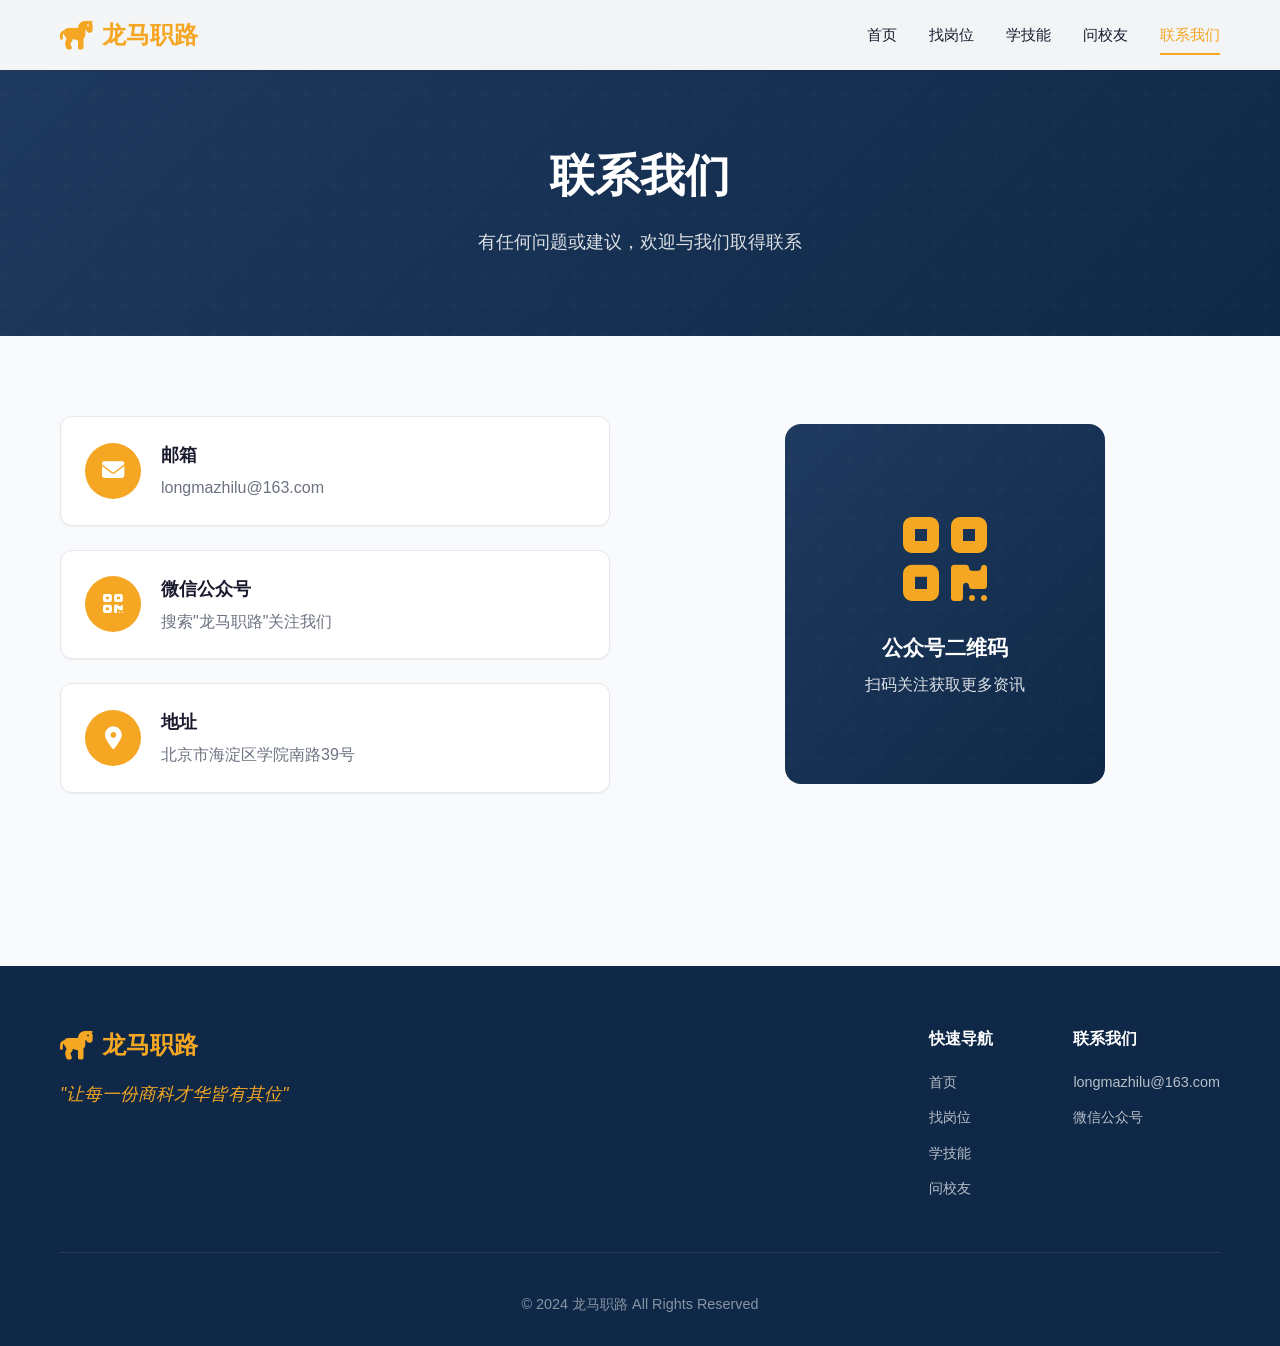
==== contact.html @ 623f44a8 "initial commit" ====
<!DOCTYPE html>
<html lang="zh-CN">
<head>
    <meta charset="UTF-8">
    <meta name="viewport" content="width=device-width, initial-scale=1.0">
    <title>联系我们 - 龙马职路</title>
    <link rel="stylesheet" href="https://cdn.bootcdn.net/ajax/libs/font-awesome/6.4.0/css/all.min.css">
    <link rel="stylesheet" href="css/common.css">
    <link rel="stylesheet" href="css/contact.css">
</head>
<body>
    <header class="header" id="header">
        <div class="container">
            <a href="index.html" class="logo">
                <i class="fas fa-horse"></i>
                <span>龙马职路</span>
            </a>
            <nav class="nav" id="nav">
                <a href="index.html" class="nav-link">首页</a>
                <a href="jobs.html" class="nav-link">找岗位</a>
                <a href="skills.html" class="nav-link">学技能</a>
                <a href="alumni.html" class="nav-link">问校友</a>
                <a href="contact.html" class="nav-link active">联系我们</a>
            </nav>
            <button class="mobile-menu-btn" id="mobileMenuBtn">
                <i class="fas fa-bars"></i>
            </button>
        </div>
    </header>

    <section class="page-banner">
        <div class="container">
            <h1>联系我们</h1>
            <p>有任何问题或建议，欢迎与我们取得联系</p>
        </div>
    </section>

    <main class="main-content">
        <div class="container">
            <div class="contact-content">
                <div class="contact-info">
                    <div class="info-item">
                        <i class="fas fa-envelope"></i>
                        <div class="info-text">
                            <h4>邮箱</h4>
                            <p>longmazhilu@163.com</p>
                        </div>
                    </div>
                    <div class="info-item">
                        <i class="fas fa-qrcode"></i>
                        <div class="info-text">
                            <h4>微信公众号</h4>
                            <p>搜索"龙马职路"关注我们</p>
                        </div>
                    </div>
                    <div class="info-item">
                        <i class="fas fa-map-marker-alt"></i>
                        <div class="info-text">
                            <h4>地址</h4>
                            <p>北京市海淀区学院南路39号</p>
                        </div>
                    </div>
                </div>

                <div class="qr-code">
                    <div class="qr-placeholder">
                        <i class="fas fa-qrcode"></i>
                        <p>公众号二维码</p>
                        <span>扫码关注获取更多资讯</span>
                    </div>
                </div>
            </div>
        </div>
    </main>

    <footer class="footer">
        <div class="container">
            <div class="footer-content">
                <div class="footer-brand">
                    <a href="index.html" class="logo">
                        <i class="fas fa-horse"></i>
                        <span>龙马职路</span>
                    </a>
                    <p class="mission">"让每一份商科才华皆有其位"</p>
                </div>
                <div class="footer-links">
                    <div class="link-group">
                        <h4>快速导航</h4>
                        <a href="index.html">首页</a>
                        <a href="jobs.html">找岗位</a>
                        <a href="skills.html">学技能</a>
                        <a href="alumni.html">问校友</a>
                    </div>
                    <div class="link-group">
                        <h4>联系我们</h4>
                        <a href="mailto:longmazhilu@163.com">longmazhilu@163.com</a>
                        <a href="contact.html">微信公众号</a>
                    </div>
                </div>
            </div>
            <div class="footer-bottom">
                <p>&copy; 2024 龙马职路 All Rights Reserved</p>
            </div>
        </div>
    </footer>

    <div class="toast" id="toast">
        <i class="fas fa-info-circle"></i>
        <span id="toastMessage"></span>
    </div>

    <script src="js/common.js"></script>
</body>
</html>
---- css/common.css ----
:root {
    --primary-color: #F5A623;
    --primary-dark: #D4890E;
    --primary-light: #FFD580;
    --secondary-color: #1E3A5F;
    --secondary-dark: #0F2847;
    --text-dark: #1A1A2E;
    --text-light: #6B7280;
    --text-white: #FFFFFF;
    --bg-light: #F8FAFC;
    --bg-white: #FFFFFF;
    --border-color: #E5E7EB;
    --success-color: #10B981;
    --warning-color: #F59E0B;
    --danger-color: #EF4444;
    --shadow-sm: 0 1px 2px rgba(0, 0, 0, 0.05);
    --shadow-md: 0 4px 6px -1px rgba(0, 0, 0, 0.1), 0 2px 4px -1px rgba(0, 0, 0, 0.06);
    --shadow-lg: 0 10px 15px -3px rgba(0, 0, 0, 0.1), 0 4px 6px -2px rgba(0, 0, 0, 0.05);
    --shadow-xl: 0 20px 25px -5px rgba(0, 0, 0, 0.1), 0 10px 10px -5px rgba(0, 0, 0, 0.04);
    --radius-sm: 4px;
    --radius-md: 8px;
    --radius-lg: 12px;
    --radius-xl: 16px;
    --transition: all 0.3s ease;
}

* {
    margin: 0;
    padding: 0;
    box-sizing: border-box;
}

html {
    scroll-behavior: smooth;
}

body {
    font-family: -apple-system, BlinkMacSystemFont, 'Segoe UI', 'PingFang SC', 'Hiragino Sans GB', 'Microsoft YaHei', 'Helvetica Neue', Helvetica, Arial, sans-serif;
    color: var(--text-dark);
    background-color: var(--bg-white);
    line-height: 1.6;
}

.container {
    max-width: 1200px;
    margin: 0 auto;
    padding: 0 20px;
}

a {
    text-decoration: none;
    color: inherit;
}

.header {
    position: fixed;
    top: 0;
    left: 0;
    right: 0;
    background: rgba(255, 255, 255, 0.95);
    backdrop-filter: blur(10px);
    z-index: 1000;
    box-shadow: var(--shadow-sm);
    transition: var(--transition);
}

.header .container {
    display: flex;
    align-items: center;
    justify-content: space-between;
    height: 70px;
}

.logo {
    display: flex;
    align-items: center;
    gap: 10px;
    font-size: 1.5rem;
    font-weight: 700;
    color: var(--primary-color);
    text-decoration: none;
}

.logo i {
    font-size: 1.8rem;
}

.nav {
    display: flex;
    gap: 32px;
}

.nav-link {
    text-decoration: none;
    color: var(--text-dark);
    font-weight: 500;
    font-size: 0.95rem;
    padding: 8px 0;
    position: relative;
    transition: var(--transition);
}

.nav-link::after {
    content: '';
    position: absolute;
    bottom: 0;
    left: 0;
    width: 0;
    height: 2px;
    background: var(--primary-color);
    transition: var(--transition);
}

.nav-link:hover,
.nav-link.active {
    color: var(--primary-color);
}

.nav-link:hover::after,
.nav-link.active::after {
    width: 100%;
}

.mobile-menu-btn {
    display: none;
    background: none;
    border: none;
    font-size: 1.5rem;
    color: var(--text-dark);
    cursor: pointer;
}

.section-header {
    text-align: center;
    margin-bottom: 50px;
}

.section-title {
    font-size: 2.5rem;
    font-weight: 700;
    color: var(--text-dark);
    margin-bottom: 16px;
}

.section-desc {
    font-size: 1.1rem;
    color: var(--text-light);
}

.footer {
    background: var(--secondary-dark);
    padding: 60px 0 30px;
}

.footer-content {
    display: flex;
    justify-content: space-between;
    align-items: flex-start;
    margin-bottom: 40px;
    padding-bottom: 40px;
    border-bottom: 1px solid rgba(255, 255, 255, 0.1);
}

.footer-brand .logo {
    margin-bottom: 16px;
}

.mission {
    font-size: 1.1rem;
    color: var(--primary-color);
    font-style: italic;
}

.footer-links {
    display: flex;
    gap: 80px;
}

.link-group h4 {
    font-size: 1rem;
    font-weight: 600;
    color: var(--text-white);
    margin-bottom: 20px;
}

.link-group a {
    display: block;
    color: rgba(255, 255, 255, 0.7);
    text-decoration: none;
    font-size: 0.9rem;
    margin-bottom: 12px;
    transition: var(--transition);
}

.link-group a:hover {
    color: var(--primary-color);
}

.footer-bottom {
    text-align: center;
}

.footer-bottom p {
    font-size: 0.9rem;
    color: rgba(255, 255, 255, 0.5);
}

.btn {
    display: inline-flex;
    align-items: center;
    gap: 10px;
    padding: 14px 32px;
    border-radius: 50px;
    font-size: 1rem;
    font-weight: 600;
    text-decoration: none;
    transition: var(--transition);
    cursor: pointer;
    border: none;
}

.btn-primary {
    background: var(--primary-color);
    color: var(--text-white);
    box-shadow: 0 4px 20px rgba(245, 166, 35, 0.4);
}

.btn-primary:hover {
    background: var(--primary-dark);
    transform: translateY(-2px);
    box-shadow: 0 6px 30px rgba(245, 166, 35, 0.5);
}

.btn-outline {
    background: transparent;
    color: var(--primary-color);
    border: 2px solid var(--primary-color);
}

.btn-outline:hover {
    background: var(--primary-color);
    color: var(--text-white);
}

.btn-secondary {
    background: var(--secondary-color);
    color: var(--text-white);
}

.btn-secondary:hover {
    background: var(--primary-color);
}

.card {
    background: var(--bg-white);
    border-radius: var(--radius-lg);
    padding: 24px;
    box-shadow: var(--shadow-sm);
    border: 1px solid var(--border-color);
    transition: var(--transition);
}

.card:hover {
    transform: translateY(-4px);
    box-shadow: var(--shadow-lg);
    border-color: var(--primary-light);
}

.tag {
    padding: 4px 12px;
    border-radius: 20px;
    font-size: 0.75rem;
    font-weight: 500;
    display: inline-block;
}

.tag-urgent {
    background: #FEE2E2;
    color: #DC2626;
}

.tag-convert {
    background: #D1FAE5;
    color: #059669;
}

.tag-junior {
    background: #DBEAFE;
    color: #2563EB;
}

.tag-finance {
    background: #FEF3C7;
    color: #D97706;
}

.tag-consulting {
    background: #E0E7FF;
    color: #4F46E5;
}

.tag-internet {
    background: #FCE7F3;
    color: #DB2777;
}

.toast {
    position: fixed;
    bottom: 30px;
    left: 50%;
    transform: translateX(-50%) translateY(100px);
    background: var(--secondary-color);
    color: var(--text-white);
    padding: 16px 32px;
    border-radius: 50px;
    display: flex;
    align-items: center;
    gap: 12px;
    font-size: 1rem;
    box-shadow: var(--shadow-xl);
    z-index: 3000;
    opacity: 0;
    transition: var(--transition);
}

.toast.show {
    opacity: 1;
    transform: translateX(-50%) translateY(0);
}

.toast i {
    color: var(--primary-color);
    font-size: 1.2rem;
}

.page-banner {
    background: linear-gradient(135deg, var(--secondary-color) 0%, var(--secondary-dark) 100%);
    padding: 140px 0 80px;
    text-align: center;
    position: relative;
    overflow: hidden;
}

.page-banner::before {
    content: '';
    position: absolute;
    top: 0;
    left: 0;
    right: 0;
    bottom: 0;
    background: url("data:image/svg+xml,%3Csvg width='60' height='60' viewBox='0 0 60 60' xmlns='http://www.w3.org/2000/svg'%3E%3Cg fill='none' fill-rule='evenodd'%3E%3Cg fill='%23ffffff' fill-opacity='0.03'%3E%3Cpath d='M36 34v-4h-2v4h-4v2h4v4h2v-4h4v-2h-4zm0-30V0h-2v4h-4v2h4v4h2V6h4V4h-4zM6 34v-4H4v4H0v2h4v4h2v-4h4v-2H6zM6 4V0H4v4H0v2h4v4h2V6h4V4H6z'/%3E%3C/g%3E%3C/g%3E%3C/svg%3E");
    opacity: 0.5;
}

.page-banner .container {
    position: relative;
    z-index: 1;
}

.page-banner h1 {
    font-size: 2.8rem;
    font-weight: 700;
    color: var(--text-white);
    margin-bottom: 16px;
}

.page-banner p {
    font-size: 1.1rem;
    color: rgba(255, 255, 255, 0.85);
    max-width: 600px;
    margin: 0 auto;
}

.main-content {
    padding: 80px 0;
    background: var(--bg-light);
    min-height: calc(100vh - 70px - 200px);
}

@keyframes fadeInUp {
    from {
        opacity: 0;
        transform: translateY(30px);
    }
    to {
        opacity: 1;
        transform: translateY(0);
    }
}

.fade-in {
    animation: fadeInUp 0.6s ease forwards;
}

@media (max-width: 768px) {
    .nav {
        position: fixed;
        top: 70px;
        left: 0;
        right: 0;
        background: var(--bg-white);
        flex-direction: column;
        padding: 20px;
        gap: 0;
        box-shadow: var(--shadow-lg);
        transform: translateY(-100%);
        opacity: 0;
        visibility: hidden;
        transition: var(--transition);
    }

    .nav.active {
        transform: translateY(0);
        opacity: 1;
        visibility: visible;
    }

    .nav-link {
        padding: 16px 0;
        border-bottom: 1px solid var(--border-color);
    }

    .mobile-menu-btn {
        display: block;
    }

    .section-title {
        font-size: 2rem;
    }

    .footer-content {
        flex-direction: column;
        gap: 40px;
    }

    .footer-links {
        flex-direction: column;
        gap: 30px;
    }

    .page-banner h1 {
        font-size: 2rem;
    }
}

@media (max-width: 480px) {
    .btn {
        padding: 12px 24px;
        font-size: 0.9rem;
    }
}
---- css/contact.css ----
.contact-content {
    display: grid;
    grid-template-columns: 1fr 1fr;
    gap: 60px;
    align-items: center;
}

.contact-info {
    display: flex;
    flex-direction: column;
    gap: 24px;
}

.info-item {
    display: flex;
    align-items: center;
    gap: 20px;
    padding: 24px;
    background: var(--bg-white);
    border-radius: var(--radius-lg);
    box-shadow: var(--shadow-sm);
    border: 1px solid var(--border-color);
    transition: var(--transition);
}

.info-item:hover {
    background: var(--primary-light);
    transform: translateX(8px);
}

.info-item i {
    width: 56px;
    height: 56px;
    background: var(--primary-color);
    border-radius: 50%;
    display: flex;
    align-items: center;
    justify-content: center;
    font-size: 1.4rem;
    color: var(--text-white);
    flex-shrink: 0;
}

.info-text h4 {
    font-size: 1.1rem;
    font-weight: 600;
    color: var(--text-dark);
    margin-bottom: 6px;
}

.info-text p {
    font-size: 1rem;
    color: var(--text-light);
}

.qr-code {
    display: flex;
    justify-content: center;
}

.qr-placeholder {
    width: 320px;
    height: 360px;
    background: linear-gradient(135deg, var(--secondary-color), var(--secondary-dark));
    border-radius: var(--radius-xl);
    display: flex;
    flex-direction: column;
    align-items: center;
    justify-content: center;
    color: var(--text-white);
    text-align: center;
    padding: 40px;
    position: relative;
    overflow: hidden;
}

.qr-placeholder::before {
    content: '';
    position: absolute;
    top: 0;
    left: 0;
    right: 0;
    bottom: 0;
    background: url("data:image/svg+xml,%3Csvg width='60' height='60' viewBox='0 0 60 60' xmlns='http://www.w3.org/2000/svg'%3E%3Cg fill='none' fill-rule='evenodd'%3E%3Cg fill='%23ffffff' fill-opacity='0.03'%3E%3Cpath d='M36 34v-4h-2v4h-4v2h4v4h2v-4h4v-2h-4zm0-30V0h-2v4h-4v2h4v4h2V6h4V4h-4zM6 34v-4H4v4H0v2h4v4h2v-4h4v-2H6zM6 4V0H4v4H0v2h4v4h2V6h4V4H6z'/%3E%3C/g%3E%3C/g%3E%3C/svg%3E");
    opacity: 0.5;
}

.qr-placeholder i {
    font-size: 6rem;
    color: var(--primary-color);
    margin-bottom: 24px;
    position: relative;
    z-index: 1;
}

.qr-placeholder p {
    font-size: 1.3rem;
    font-weight: 600;
    margin-bottom: 8px;
    position: relative;
    z-index: 1;
}

.qr-placeholder span {
    font-size: 1rem;
    opacity: 0.85;
    position: relative;
    z-index: 1;
}

@media (max-width: 768px) {
    .contact-content {
        grid-template-columns: 1fr;
        gap: 40px;
    }

    .qr-placeholder {
        width: 100%;
        max-width: 320px;
        height: 320px;
    }
}

@media (max-width: 480px) {
    .info-item {
        padding: 20px;
    }

    .info-item i {
        width: 48px;
        height: 48px;
        font-size: 1.2rem;
    }

    .qr-placeholder {
        padding: 30px;
    }

    .qr-placeholder i {
        font-size: 5rem;
    }
}
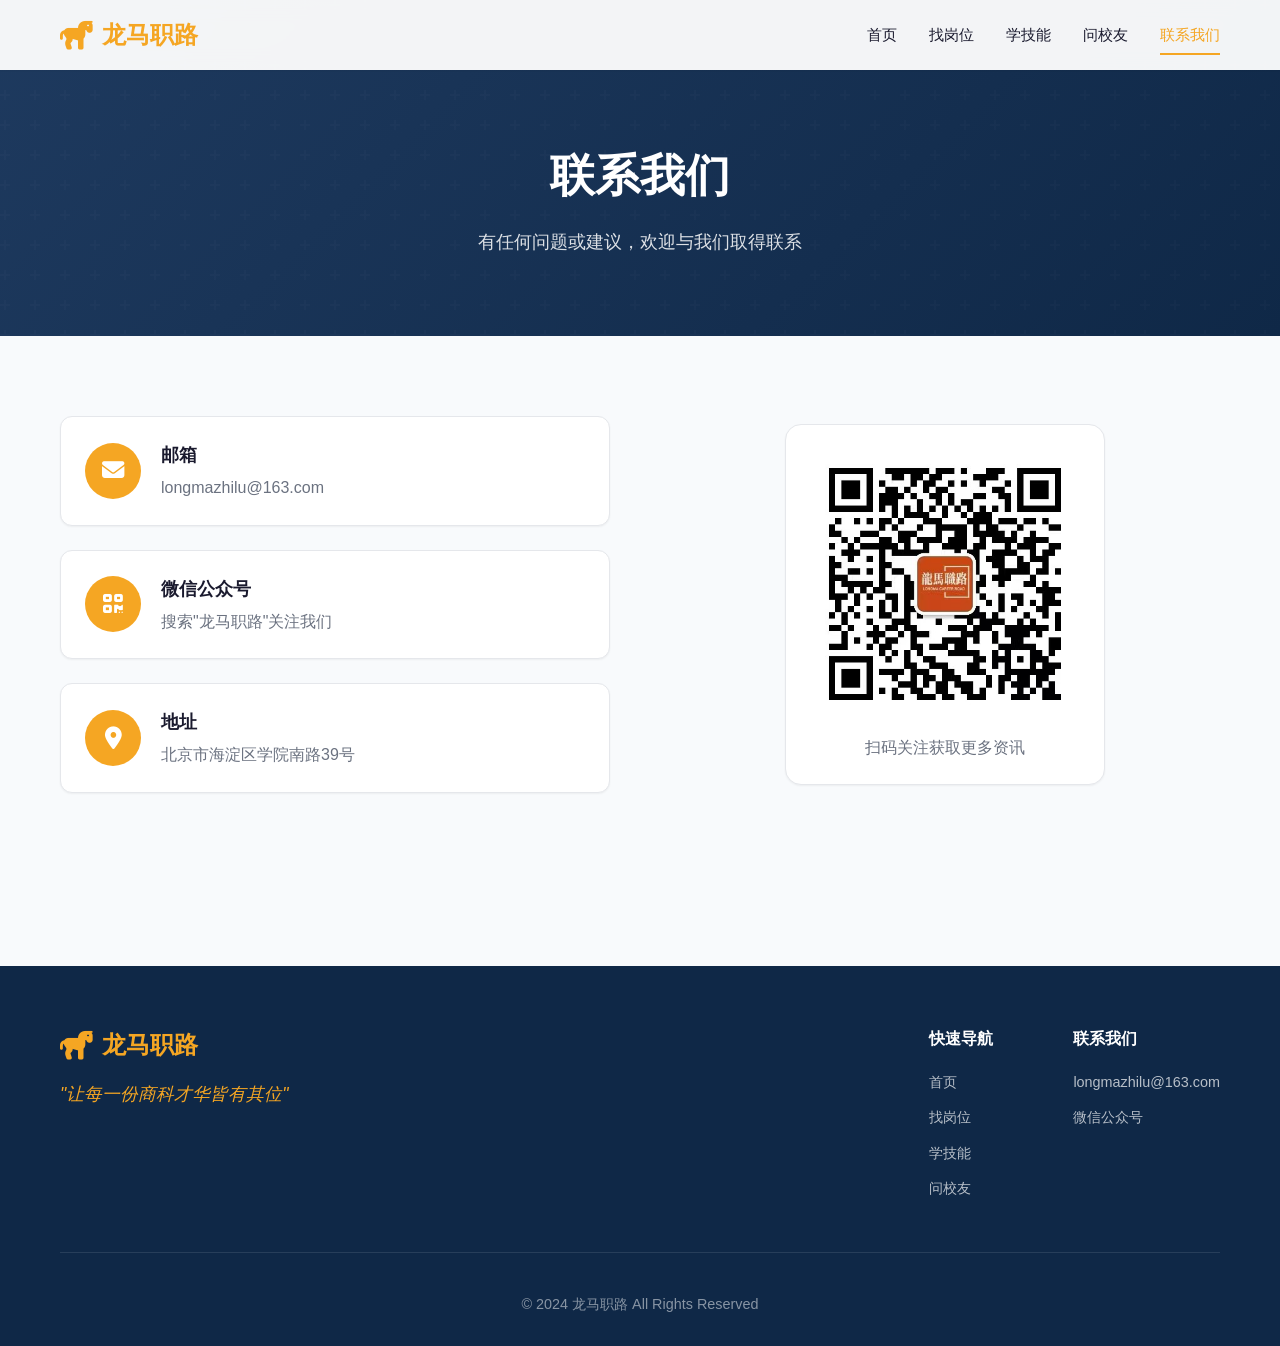
==== commit bf865b5a: "将 contact 页面的二维码占位符替换为微信图片" ====
--- a/contact.html
+++ b/contact.html
@@ -64,9 +64,8 @@
 
                 <div class="qr-code">
                     <div class="qr-placeholder">
-                        <i class="fas fa-qrcode"></i>
-                        <p>公众号二维码</p>
-                        <span>扫码关注获取更多资讯</span>
+                        <img src="微信图片_20260426184041_254_88.jpg" alt="龙马职路公众号二维码">
+                        <p>扫码关注获取更多资讯</p>
                     </div>
                 </div>
             </div>
--- a/css/contact.css
+++ b/css/contact.css
@@ -60,52 +60,27 @@
 
 .qr-placeholder {
     width: 320px;
-    height: 360px;
-    background: linear-gradient(135deg, var(--secondary-color), var(--secondary-dark));
+    background: var(--bg-white);
     border-radius: var(--radius-xl);
     display: flex;
     flex-direction: column;
     align-items: center;
-    justify-content: center;
-    color: var(--text-white);
     text-align: center;
-    padding: 40px;
-    position: relative;
-    overflow: hidden;
+    padding: 24px;
+    box-shadow: var(--shadow-sm);
+    border: 1px solid var(--border-color);
 }
 
-.qr-placeholder::before {
-    content: '';
-    position: absolute;
-    top: 0;
-    left: 0;
-    right: 0;
-    bottom: 0;
-    background: url("data:image/svg+xml,%3Csvg width='60' height='60' viewBox='0 0 60 60' xmlns='http://www.w3.org/2000/svg'%3E%3Cg fill='none' fill-rule='evenodd'%3E%3Cg fill='%23ffffff' fill-opacity='0.03'%3E%3Cpath d='M36 34v-4h-2v4h-4v2h4v4h2v-4h4v-2h-4zm0-30V0h-2v4h-4v2h4v4h2V6h4V4h-4zM6 34v-4H4v4H0v2h4v4h2v-4h4v-2H6zM6 4V0H4v4H0v2h4v4h2V6h4V4H6z'/%3E%3C/g%3E%3C/g%3E%3C/svg%3E");
-    opacity: 0.5;
-}
-
-.qr-placeholder i {
-    font-size: 6rem;
-    color: var(--primary-color);
-    margin-bottom: 24px;
-    position: relative;
-    z-index: 1;
+.qr-placeholder img {
+    width: 100%;
+    height: auto;
+    border-radius: var(--radius-md);
+    margin-bottom: 16px;
 }
 
 .qr-placeholder p {
-    font-size: 1.3rem;
-    font-weight: 600;
-    margin-bottom: 8px;
-    position: relative;
-    z-index: 1;
-}
-
-.qr-placeholder span {
     font-size: 1rem;
-    opacity: 0.85;
-    position: relative;
-    z-index: 1;
+    color: var(--text-light);
 }
 
 @media (max-width: 768px) {
@@ -117,7 +92,6 @@
     .qr-placeholder {
         width: 100%;
         max-width: 320px;
-        height: 320px;
     }
 }
 
@@ -133,10 +107,6 @@
     }
 
     .qr-placeholder {
-        padding: 30px;
-    }
-
-    .qr-placeholder i {
-        font-size: 5rem;
+        padding: 20px;
     }
 }
